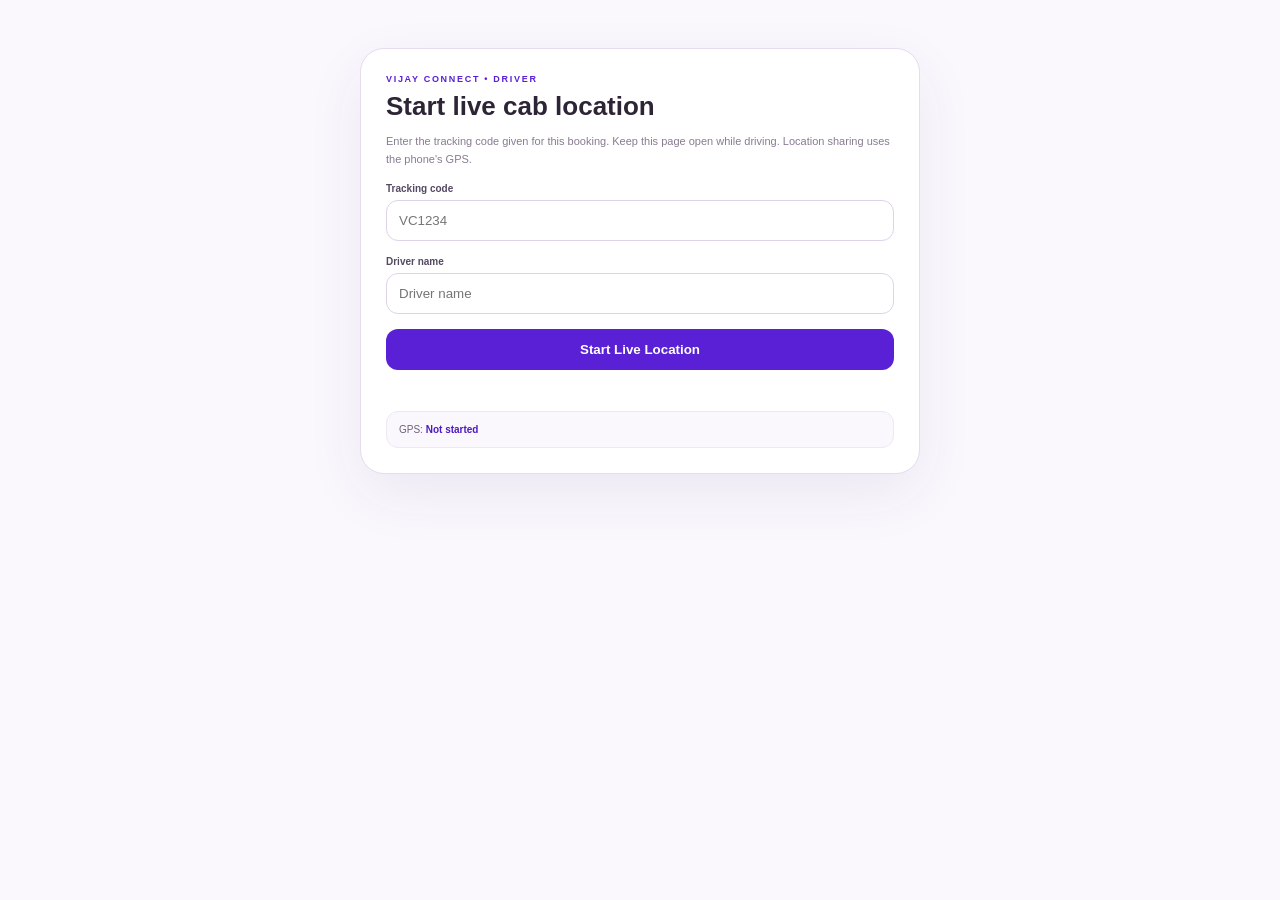
==== driver-track.html @ 1492576a "Add files via upload" ====
<!doctype html><html lang="en"><head><meta charset="utf-8"><meta name="viewport" content="width=device-width,initial-scale=1"><meta name="theme-color" content="#6d28d9"><title>Driver Live Location | Vijay Connect</title><link rel="icon" href="logo-black.png" type="image/png"><style>body{margin:0;background:#faf8fd;font-family:Inter,Arial,sans-serif;color:#2d2436}.wrap{max-width:560px;margin:30px auto;padding:18px}.card{background:#fff;border:1px solid #e6dcef;border-radius:24px;padding:25px;box-shadow:0 20px 60px #32106412}h1{margin:7px 0;font-size:26px}.muted{color:#887b92;font-size:11px;line-height:1.6}.badge{font-size:9px;letter-spacing:1.7px;color:#5a20d6;font-weight:900}.field{margin-top:15px}.field label{display:block;font-size:10px;font-weight:900;color:#554862}.field input{box-sizing:border-box;width:100%;margin-top:6px;padding:12px;border:1px solid #ded3e9;border-radius:12px;outline:0}.btn{width:100%;border:0;border-radius:12px;padding:13px;margin-top:15px;background:#5a20d6;color:#fff;font-weight:900;cursor:pointer}.btn.stop{background:#9f3150}.status{margin-top:12px;font-size:10px;font-weight:800;min-height:16px}.good{color:#21834a}.warn{color:#b04444}.coords{margin-top:13px;padding:12px;border-radius:12px;background:#faf8fd;border:1px solid #eee7f5;font-size:10px;color:#6e617a}.coords b{color:#4f1ac0}</style></head><body><main class="wrap"><section class="card"><div class="badge">VIJAY CONNECT • DRIVER</div><h1>Start live cab location</h1><p class="muted">Enter the tracking code given for this booking. Keep this page open while driving. Location sharing uses the phone's GPS.</p><div class="field"><label>Tracking code<input id="code" placeholder="VC1234" autocomplete="off"></label></div><div class="field"><label>Driver name<input id="driver" placeholder="Driver name"></label></div><button class="btn" id="start">Start Live Location</button><button class="btn stop" id="stop" style="display:none">Stop Sharing</button><div class="status" id="status"></div><div class="coords" id="coords">GPS: <b>Not started</b></div></section></main><script src="vc-supabase.js"></script><script>
const cfg=window.VC_SUPABASE_CONFIG,base=()=>String(cfg?.url||'').replace(/\/+$/,'');let watch=null,code='';function status(t,c=''){const e=document.getElementById('status');e.textContent=t;e.className='status '+c}async function push(lat,lng){const r=await fetch(base()+'/rest/v1/cab_locations?on_conflict=booking_code',{method:'POST',headers:{apikey:cfg.key,Authorization:'Bearer '+cfg.key,'Content-Type':'application/json','Prefer':'resolution=merge-duplicates,return=minimal'},body:JSON.stringify({booking_code:code,lat,lng,status:'Live',driver_name:document.getElementById('driver').value.trim()||'Vijay Connect Driver',updated_at:new Date().toISOString()})});if(!r.ok)throw new Error('Could not update live location ('+r.status+')')}document.getElementById('start').onclick=()=>{code=document.getElementById('code').value.trim().toUpperCase();if(!code){status('Enter the tracking code.','warn');return}if(!navigator.geolocation){status('This phone does not support GPS location.','warn');return}status('Requesting GPS permission…');watch=navigator.geolocation.watchPosition(async p=>{const lat=p.coords.latitude,lng=p.coords.longitude;document.getElementById('coords').innerHTML='GPS: <b>'+lat.toFixed(6)+', '+lng.toFixed(6)+'</b>';try{await push(lat,lng);status('✓ Live location is being shared.','good')}catch(e){status('⚠️ '+e.message,'warn')}},e=>status('GPS error — '+e.message,'warn'),{enableHighAccuracy:true,maximumAge:5000,timeout:15000});document.getElementById('start').style.display='none';document.getElementById('stop').style.display='block'};document.getElementById('stop').onclick=()=>{if(watch!==null)navigator.geolocation.clearWatch(watch);watch=null;document.getElementById('start').style.display='block';document.getElementById('stop').style.display='none';status('Location sharing stopped.','warn')};const q=new URLSearchParams(location.search);if(q.get('booking'))document.getElementById('code').value=q.get('booking').toUpperCase();
</script></body></html>
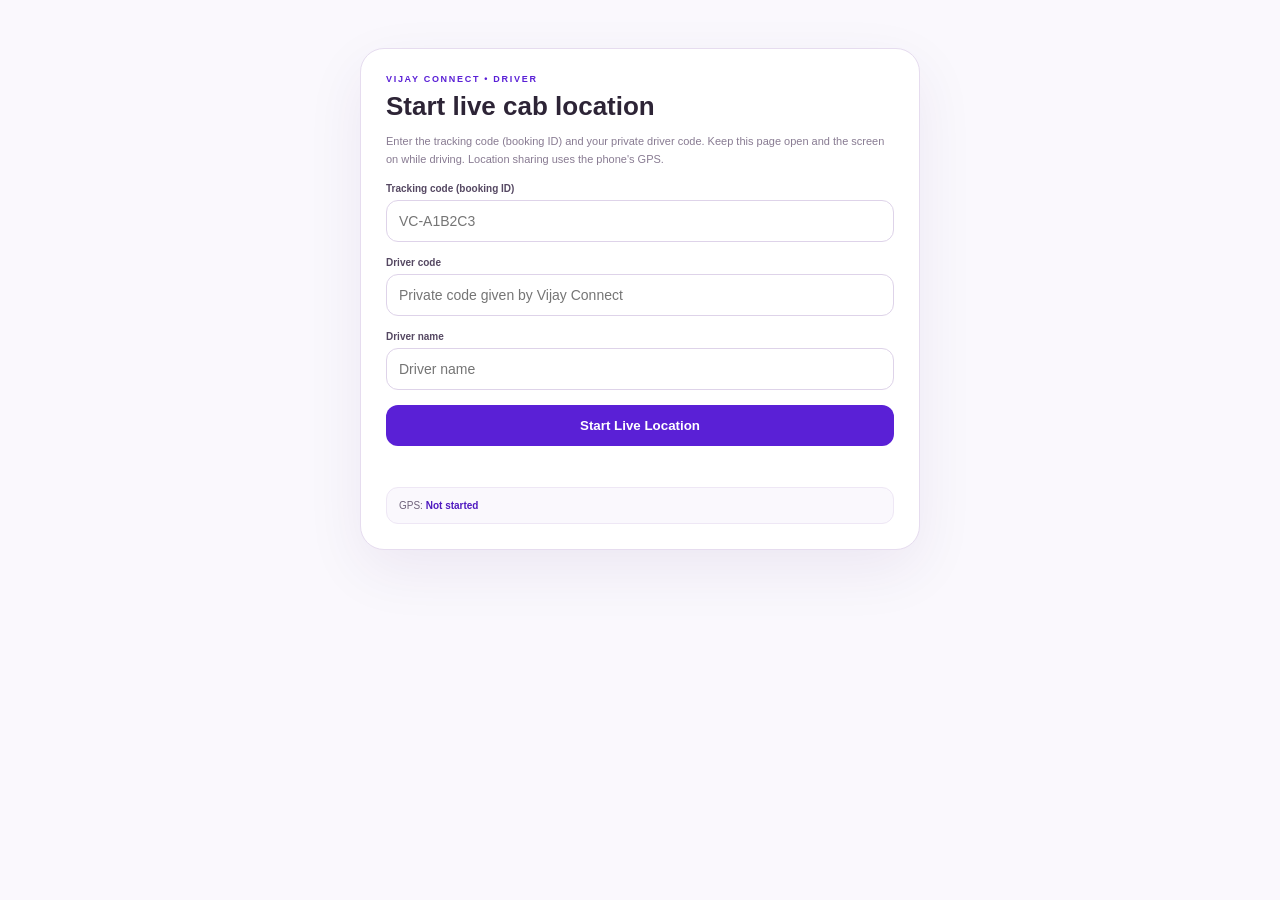
==== commit 2dc3e3db: "Add files via upload" ====
--- a/driver-track.html
+++ b/driver-track.html
@@ -1,3 +1,42 @@
-<!doctype html><html lang="en"><head><meta charset="utf-8"><meta name="viewport" content="width=device-width,initial-scale=1"><meta name="theme-color" content="#6d28d9"><title>Driver Live Location | Vijay Connect</title><link rel="icon" href="logo-black.png" type="image/png"><style>body{margin:0;background:#faf8fd;font-family:Inter,Arial,sans-serif;color:#2d2436}.wrap{max-width:560px;margin:30px auto;padding:18px}.card{background:#fff;border:1px solid #e6dcef;border-radius:24px;padding:25px;box-shadow:0 20px 60px #32106412}h1{margin:7px 0;font-size:26px}.muted{color:#887b92;font-size:11px;line-height:1.6}.badge{font-size:9px;letter-spacing:1.7px;color:#5a20d6;font-weight:900}.field{margin-top:15px}.field label{display:block;font-size:10px;font-weight:900;color:#554862}.field input{box-sizing:border-box;width:100%;margin-top:6px;padding:12px;border:1px solid #ded3e9;border-radius:12px;outline:0}.btn{width:100%;border:0;border-radius:12px;padding:13px;margin-top:15px;background:#5a20d6;color:#fff;font-weight:900;cursor:pointer}.btn.stop{background:#9f3150}.status{margin-top:12px;font-size:10px;font-weight:800;min-height:16px}.good{color:#21834a}.warn{color:#b04444}.coords{margin-top:13px;padding:12px;border-radius:12px;background:#faf8fd;border:1px solid #eee7f5;font-size:10px;color:#6e617a}.coords b{color:#4f1ac0}</style></head><body><main class="wrap"><section class="card"><div class="badge">VIJAY CONNECT • DRIVER</div><h1>Start live cab location</h1><p class="muted">Enter the tracking code given for this booking. Keep this page open while driving. Location sharing uses the phone's GPS.</p><div class="field"><label>Tracking code<input id="code" placeholder="VC1234" autocomplete="off"></label></div><div class="field"><label>Driver name<input id="driver" placeholder="Driver name"></label></div><button class="btn" id="start">Start Live Location</button><button class="btn stop" id="stop" style="display:none">Stop Sharing</button><div class="status" id="status"></div><div class="coords" id="coords">GPS: <b>Not started</b></div></section></main><script src="vc-supabase.js"></script><script>
-const cfg=window.VC_SUPABASE_CONFIG,base=()=>String(cfg?.url||'').replace(/\/+$/,'');let watch=null,code='';function status(t,c=''){const e=document.getElementById('status');e.textContent=t;e.className='status '+c}async function push(lat,lng){const r=await fetch(base()+'/rest/v1/cab_locations?on_conflict=booking_code',{method:'POST',headers:{apikey:cfg.key,Authorization:'Bearer '+cfg.key,'Content-Type':'application/json','Prefer':'resolution=merge-duplicates,return=minimal'},body:JSON.stringify({booking_code:code,lat,lng,status:'Live',driver_name:document.getElementById('driver').value.trim()||'Vijay Connect Driver',updated_at:new Date().toISOString()})});if(!r.ok)throw new Error('Could not update live location ('+r.status+')')}document.getElementById('start').onclick=()=>{code=document.getElementById('code').value.trim().toUpperCase();if(!code){status('Enter the tracking code.','warn');return}if(!navigator.geolocation){status('This phone does not support GPS location.','warn');return}status('Requesting GPS permission…');watch=navigator.geolocation.watchPosition(async p=>{const lat=p.coords.latitude,lng=p.coords.longitude;document.getElementById('coords').innerHTML='GPS: <b>'+lat.toFixed(6)+', '+lng.toFixed(6)+'</b>';try{await push(lat,lng);status('✓ Live location is being shared.','good')}catch(e){status('⚠️ '+e.message,'warn')}},e=>status('GPS error — '+e.message,'warn'),{enableHighAccuracy:true,maximumAge:5000,timeout:15000});document.getElementById('start').style.display='none';document.getElementById('stop').style.display='block'};document.getElementById('stop').onclick=()=>{if(watch!==null)navigator.geolocation.clearWatch(watch);watch=null;document.getElementById('start').style.display='block';document.getElementById('stop').style.display='none';status('Location sharing stopped.','warn')};const q=new URLSearchParams(location.search);if(q.get('booking'))document.getElementById('code').value=q.get('booking').toUpperCase();
+<!doctype html><html lang="en"><head><meta charset="utf-8"><meta name="viewport" content="width=device-width,initial-scale=1"><meta name="robots" content="noindex,nofollow"><meta name="theme-color" content="#6d28d9"><title>Driver Live Location | Vijay Connect</title><link rel="icon" href="logo-black.png" type="image/png"><style>body{margin:0;background:#faf8fd;font-family:Inter,Arial,sans-serif;color:#2d2436}.wrap{max-width:560px;margin:30px auto;padding:18px}.card{background:#fff;border:1px solid #e6dcef;border-radius:24px;padding:25px;box-shadow:0 20px 60px #32106412}h1{margin:7px 0;font-size:26px}.muted{color:#887b92;font-size:11px;line-height:1.6}.badge{font-size:9px;letter-spacing:1.7px;color:#5a20d6;font-weight:900}.field{margin-top:15px}.field label{display:block;font-size:10px;font-weight:900;color:#554862}.field input{box-sizing:border-box;width:100%;margin-top:6px;padding:12px;border:1px solid #ded3e9;border-radius:12px;outline:0;font-size:14px}.btn{width:100%;border:0;border-radius:12px;padding:13px;margin-top:15px;background:#5a20d6;color:#fff;font-weight:900;cursor:pointer}.btn.stop{background:#9f3150}.status{margin-top:12px;font-size:10px;font-weight:800;min-height:16px}.good{color:#21834a}.warn{color:#b04444}.coords{margin-top:13px;padding:12px;border-radius:12px;background:#faf8fd;border:1px solid #eee7f5;font-size:10px;color:#6e617a}.coords b{color:#4f1ac0}</style></head><body><main class="wrap"><section class="card"><div class="badge">VIJAY CONNECT • DRIVER</div><h1>Start live cab location</h1><p class="muted">Enter the tracking code (booking ID) and your private driver code. Keep this page open and the screen on while driving. Location sharing uses the phone's GPS.</p>
+<div class="field"><label>Tracking code (booking ID)<input id="code" placeholder="VC-A1B2C3" autocomplete="off" autocapitalize="characters"></label></div>
+<div class="field"><label>Driver code<input id="driverCode" type="password" placeholder="Private code given by Vijay Connect" autocomplete="off"></label></div>
+<div class="field"><label>Driver name<input id="driver" placeholder="Driver name" autocomplete="name"></label></div>
+<button class="btn" id="start">Start Live Location</button><button class="btn stop" id="stop" style="display:none">Stop Sharing</button><div class="status" id="status" role="status" aria-live="polite"></div><div class="coords" id="coords">GPS: <b>Not started</b></div></section></main><script src="vc-supabase.js"></script><script>
+const cfg=window.VC_SUPABASE_CONFIG,base=()=>String(cfg?.url||'').replace(/\/+$/,'');
+let watch=null,code='',driverCode='',lastSent=0,wakeLock=null;
+const $=id=>document.getElementById(id);
+function status(t,c=''){const e=$('status');e.textContent=t;e.className='status '+c}
+async function rpc(name,body){
+  const r=await fetch(base()+'/rest/v1/rpc/'+name,{method:'POST',headers:{apikey:cfg.key,Authorization:'Bearer '+cfg.key,'Content-Type':'application/json'},body:JSON.stringify(body)});
+  if(!r.ok){let m='';try{m=(await r.json()).message||''}catch(e){}throw new Error(/invalid driver code/i.test(m)?'Wrong driver code.':/invalid tracking code/i.test(m)?'Invalid tracking code.':('Could not update live location ('+r.status+')'))}
+  return true;
+}
+async function keepAwake(){try{if('wakeLock' in navigator)wakeLock=await navigator.wakeLock.request('screen')}catch(e){}}
+document.addEventListener('visibilitychange',()=>{if(document.visibilityState==='visible'&&watch!==null)keepAwake()});
+function reset(){watch=null;$('start').style.display='block';$('stop').style.display='none';try{wakeLock?.release()}catch(e){}wakeLock=null}
+try{$('driver').value=localStorage.getItem('vcDriverName')||''}catch(e){}
+$('start').onclick=()=>{
+  code=$('code').value.trim().toUpperCase();driverCode=$('driverCode').value.trim();
+  if(!code){status('Enter the tracking code.','warn');return}
+  if(!driverCode){status('Enter your driver code.','warn');return}
+  if(!navigator.geolocation){status('This phone does not support GPS location.','warn');return}
+  try{localStorage.setItem('vcDriverName',$('driver').value.trim())}catch(e){}
+  status('Requesting GPS permission…');lastSent=0;
+  watch=navigator.geolocation.watchPosition(async p=>{
+    const lat=p.coords.latitude,lng=p.coords.longitude;
+    $('coords').innerHTML='GPS: <b>'+lat.toFixed(6)+', '+lng.toFixed(6)+'</b>';
+    if(Date.now()-lastSent<5000)return; lastSent=Date.now();
+    try{await rpc('vc_push_cab_location',{p_driver_code:driverCode,p_booking_code:code,p_lat:lat,p_lng:lng,p_driver_name:$('driver').value.trim()||null});status('✓ Live location is being shared.','good')}
+    catch(e){status('⚠️ '+e.message,'warn');if(/driver code|tracking code/i.test(e.message)){navigator.geolocation.clearWatch(watch);reset()}}
+  },e=>status('GPS error — '+e.message,'warn'),{enableHighAccuracy:true,maximumAge:5000,timeout:15000});
+  $('start').style.display='none';$('stop').style.display='block';keepAwake();
+};
+$('stop').onclick=async()=>{
+  if(watch!==null)navigator.geolocation.clearWatch(watch);
+  reset();
+  try{await rpc('vc_stop_cab_location',{p_driver_code:driverCode,p_booking_code:code})}catch(e){}
+  status('Location sharing stopped.','warn');
+};
+const q=new URLSearchParams(location.search);if(q.get('booking'))$('code').value=q.get('booking').toUpperCase();
 </script></body></html>
